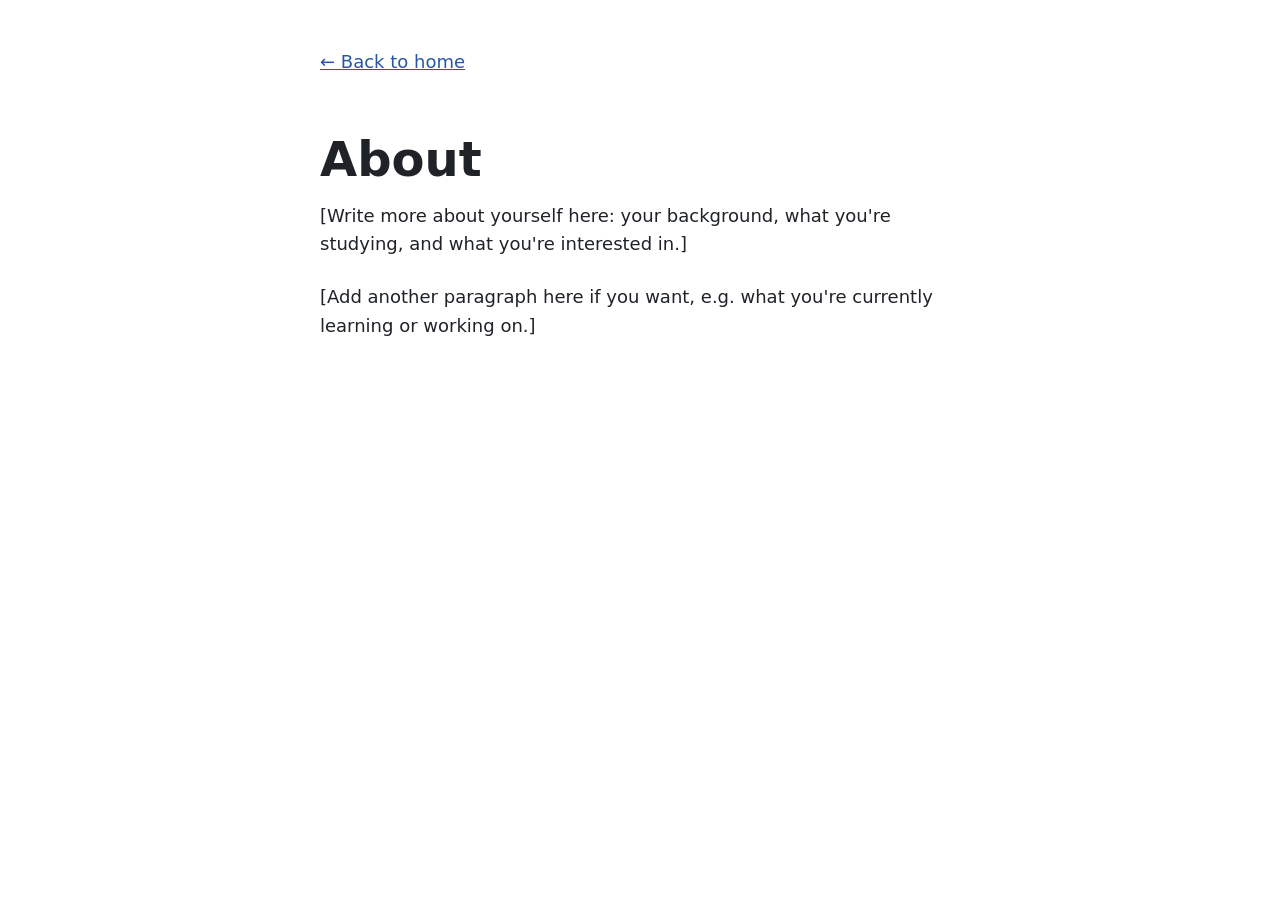
==== about.html @ bc3ba3df "Live GitHub-powered projects, sidebar rework, About/Contact pages - Sidebar now links About, GitHub " ====
<!doctype html>
<html lang="en">
<head>
  <meta charset="utf-8">
  <meta name="viewport" content="width=device-width, initial-scale=1">
  <title>About &middot; Ethan Luu</title>
  <link rel="stylesheet" href="style.css">
</head>
<body>

  <div class="simple-page">
    <p><a class="back-link" href="index.html">&larr; Back to home</a></p>
    <h1>About</h1>
    <p>[Write more about yourself here: your background, what you're studying, and what you're interested in.]</p>
    <p>[Add another paragraph here if you want, e.g. what you're currently learning or working on.]</p>
  </div>

</body>
</html>
---- style.css ----
/* Layout reference: examples/steam_profile.png (structure only, not the dark theme).
   Everything in brackets ([Your Name], [Project Name], ...) in index.html is a
   placeholder - replace it with your own content, the layout will not move. */

:root {
  /* Makes native form controls and scrollbars follow the reader's OS theme, for free. */
  color-scheme: light dark;

  /* Spacing scale, 8px steps. Use these instead of one-off rem values. */
  --space-1: 0.5rem;   /* 8px */
  --space-2: 1rem;     /* 16px */
  --space-3: 1.5rem;   /* 24px */
  --space-4: 2rem;     /* 32px */
  --space-5: 3rem;     /* 48px */
  --space-6: 4rem;     /* 64px */

  /* Color palette. Light, one accent, checked against a 4.5:1 text-contrast target.
     Swap these values to re-skin the whole page from one place. */
  --color-bg: #ffffff;
  --color-text: #1f2328;
  --color-muted: #5b6472;
  --color-border: #d7dce1;
  --color-surface: #f6f8fa;
  --color-surface-alt: #eceff2;
  --color-accent: #2856a3;

  --font-sans: system-ui, -apple-system, "Segoe UI", Roboto, sans-serif;
}

body {
  font-family: var(--font-sans);
  background: var(--color-bg);
  color: var(--color-text);
  line-height: 1.6;
  font-size: 1.125rem;
  margin: 0;
}

h1 {
  font-size: 3rem;
  line-height: 1.1;
  margin: 0 0 var(--space-2);
}

h2 {
  font-size: 1.75rem;
  line-height: 1.2;
  margin: 0 0 var(--space-3);
}

h3 {
  font-size: 1.125rem;
  line-height: 1.3;
  margin: 0 0 var(--space-1);
}

p {
  margin: 0 0 var(--space-3);
}

a {
  color: var(--color-accent);
}

a:focus-visible,
:focus-visible {
  outline: 2px solid var(--color-accent);
  outline-offset: 2px;
}

/* Header: avatar + name/bio on the left, age badge on the right. */

.profile-header {
  display: flex;
  justify-content: space-between;
  align-items: flex-start;
  gap: var(--space-3);
  max-width: 68.75rem; /* 1100px */
  margin-inline: auto;
  padding: var(--space-5) var(--space-3) var(--space-4);
}

.profile-header__identity {
  display: flex;
  align-items: flex-start;
  gap: var(--space-3);
}

.avatar {
  width: 6rem;
  height: 6rem;
  flex-shrink: 0;
  border: 2px solid var(--color-border);
  border-radius: 0.5rem;
  background: var(--color-surface);
  color: var(--color-muted);
  display: grid;
  place-items: center;
  font-size: 0.875rem;
}

.profile-header__text .profile-name {
  margin-bottom: var(--space-1);
}

.profile-bio {
  color: var(--color-muted);
  margin: 0;
}

.level-badge {
  display: flex;
  align-items: center;
  gap: var(--space-1);
  flex-shrink: 0;
}

.level-badge__label {
  color: var(--color-muted);
}

.level-badge__value {
  width: 2.5rem;
  height: 2.5rem;
  border-radius: 50%;
  border: 2px solid var(--color-accent);
  display: grid;
  place-items: center;
  font-weight: 600;
}

/* Body: ~65/35 two-column grid, main projects feed + sidebar link list. */

.page-body {
  display: grid;
  grid-template-columns: minmax(0, 1fr) minmax(0, 0.5385fr);
  gap: var(--space-4);
  max-width: 68.75rem;
  margin-inline: auto;
  padding: 0 var(--space-3) var(--space-6);
}

.project-list {
  display: flex;
  flex-direction: column;
  gap: var(--space-3);
  border: 1px solid var(--color-border);
  border-radius: 0.5rem;
  background: var(--color-surface);
  padding: var(--space-3);
}

.project-list__status {
  color: var(--color-muted);
  margin: 0;
}

.project-card {
  display: grid;
  grid-template-columns: 9rem 1fr;
  gap: var(--space-2);
  align-items: start;
}

.project-card + .project-card {
  border-top: 1px solid var(--color-border);
  padding-top: var(--space-3);
}

.project-card__thumb {
  width: 9rem;
  height: 5rem;
  border-radius: 0.375rem;
  border: 1px solid var(--color-border);
  background: var(--color-surface-alt);
  color: var(--color-muted);
  display: grid;
  place-items: center;
  font-size: 0.75rem;
}

.project-card__row {
  display: flex;
  justify-content: space-between;
  align-items: flex-start;
  gap: var(--space-2);
  margin-bottom: 0.25rem;
}

.project-card__row .project-card__title {
  margin-bottom: 0;
}

.project-card__stats {
  flex-shrink: 0;
  text-align: right;
  color: var(--color-muted);
  font-size: 0.875rem;
}

.project-card__stats p {
  margin: 0;
}

.project-card__desc {
  color: var(--color-muted);
  margin: 0;
}

.view-all {
  margin-top: var(--space-3);
  margin-bottom: 0;
}

.sidebar {
  border: 1px solid var(--color-border);
  border-radius: 0.5rem;
  background: var(--color-surface);
  padding: var(--space-3);
}

.sidebar-nav {
  list-style: none;
  margin: 0;
  padding: 0;
  display: flex;
  flex-direction: column;
  gap: var(--space-1);
}

.sidebar-nav a {
  display: block;
  padding: var(--space-1) 0;
  color: var(--color-text);
  text-decoration: none;
  border-bottom: 1px solid transparent;
}

.sidebar-nav a:hover,
.sidebar-nav a:focus-visible {
  border-bottom-color: var(--color-accent);
}

/* Simple standalone pages (About, Contact): deliberately not the homepage's
   header/grid/sidebar - just a centered content column of their own. */

.simple-page {
  max-width: 40rem;
  margin-inline: auto;
  padding: var(--space-5) var(--space-3);
}

.back-link {
  display: inline-block;
  margin-bottom: var(--space-4);
}

/* Small screens: stack the header, drop to one column, projects before sidebar links. */

@media (max-width: 40rem) {
  .profile-header {
    flex-direction: column;
    align-items: flex-start;
  }

  .profile-header__identity {
    flex-direction: column;
    align-items: flex-start;
  }

  .page-body {
    grid-template-columns: 1fr;
  }

  .sidebar {
    order: 2;
  }

  .project-card {
    grid-template-columns: 1fr;
  }

  .project-card__thumb {
    width: 100%;
    height: 8rem;
  }
}
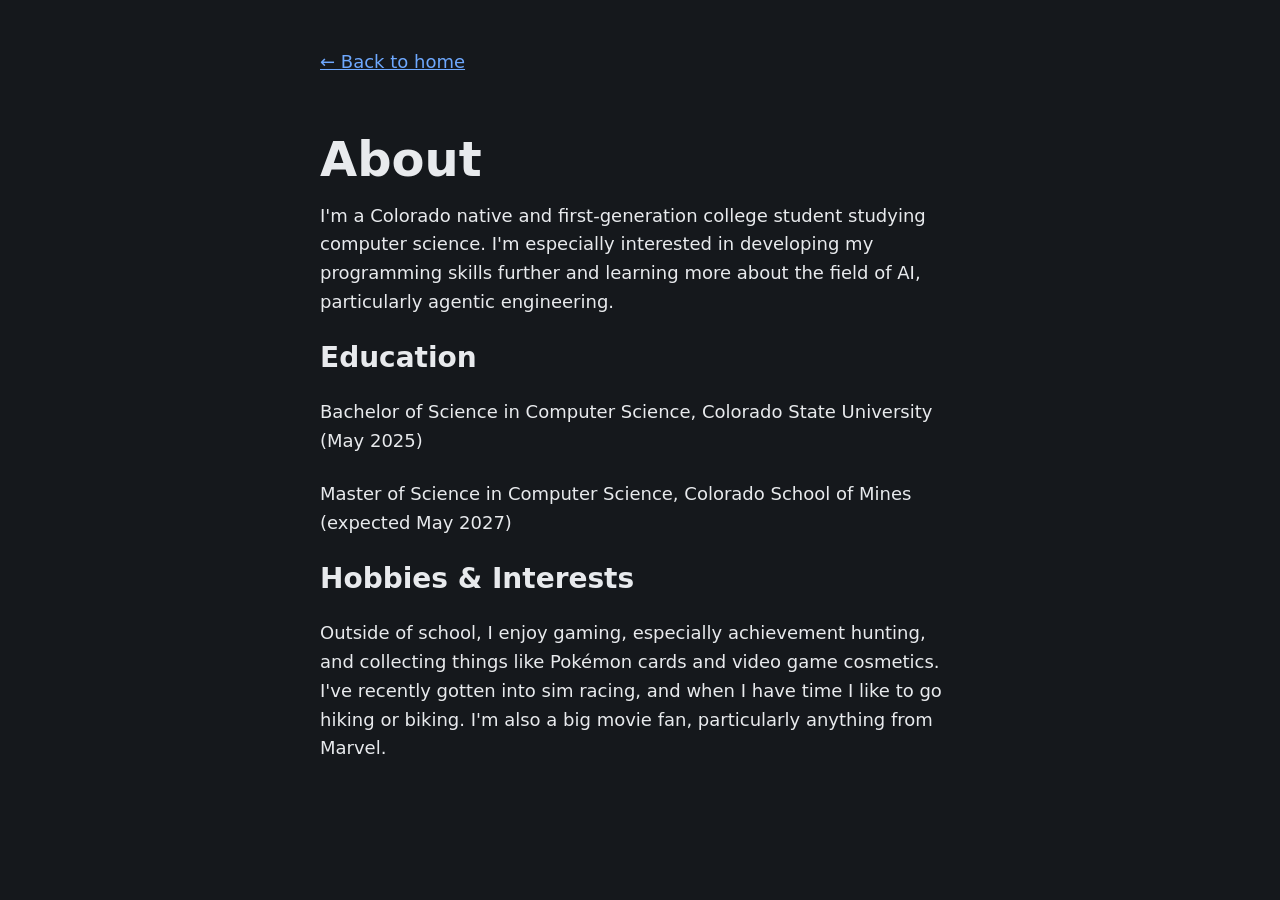
==== commit c0b1a334: "Fill in About page, drop "First Generation" from homepage bio - about.html: real intro paragraph (Co" ====
--- a/about.html
+++ b/about.html
@@ -11,8 +11,14 @@
   <div class="simple-page">
     <p><a class="back-link" href="index.html">&larr; Back to home</a></p>
     <h1>About</h1>
-    <p>[Write more about yourself here: your background, what you're studying, and what you're interested in.]</p>
-    <p>[Add another paragraph here if you want, e.g. what you're currently learning or working on.]</p>
+    <p>I'm a Colorado native and first-generation college student studying computer science. I'm especially interested in developing my programming skills further and learning more about the field of AI, particularly agentic engineering.</p>
+
+    <h2>Education</h2>
+    <p>Bachelor of Science in Computer Science, Colorado State University (May 2025)</p>
+    <p>Master of Science in Computer Science, Colorado School of Mines (expected May 2027)</p>
+
+    <h2>Hobbies &amp; Interests</h2>
+    <p>Outside of school, I enjoy gaming, especially achievement hunting, and collecting things like Pok&eacute;mon cards and video game cosmetics. I've recently gotten into sim racing, and when I have time I like to go hiking or biking. I'm also a big movie fan, particularly anything from Marvel.</p>
   </div>
 
 </body>
--- a/style.css
+++ b/style.css
@@ -1,10 +1,11 @@
-/* Layout reference: examples/steam_profile.png (structure only, not the dark theme).
-   Everything in brackets ([Your Name], [Project Name], ...) in index.html is a
+/* Layout reference: examples/steam_profile.png (structure only).
+   The dark palette below is this site's own choice, not copied from Steam's theme.
+   Everything in brackets ([Project Name], ...) in index.html is a
    placeholder - replace it with your own content, the layout will not move. */
 
 :root {
-  /* Makes native form controls and scrollbars follow the reader's OS theme, for free. */
-  color-scheme: light dark;
+  /* Fixed dark theme, not an OS-preference toggle. */
+  color-scheme: dark;
 
   /* Spacing scale, 8px steps. Use these instead of one-off rem values. */
   --space-1: 0.5rem;   /* 8px */
@@ -14,15 +15,14 @@
   --space-5: 3rem;     /* 48px */
   --space-6: 4rem;     /* 64px */
 
-  /* Color palette. Light, one accent, checked against a 4.5:1 text-contrast target.
+  /* Color palette. Dark, one accent, checked against a 4.5:1 text-contrast target.
      Swap these values to re-skin the whole page from one place. */
-  --color-bg: #ffffff;
-  --color-text: #1f2328;
-  --color-muted: #5b6472;
-  --color-border: #d7dce1;
-  --color-surface: #f6f8fa;
-  --color-surface-alt: #eceff2;
-  --color-accent: #2856a3;
+  --color-bg: #15181c;
+  --color-text: #e8eaed;
+  --color-muted: #9aa3ad;
+  --color-border: #33393f;
+  --color-surface: #1c2126;
+  --color-accent: #6ea8fe;
 
   --font-sans: system-ui, -apple-system, "Segoe UI", Roboto, sans-serif;
 }
@@ -93,10 +93,16 @@
   border: 2px solid var(--color-border);
   border-radius: 0.5rem;
   background: var(--color-surface);
-  color: var(--color-muted);
   display: grid;
   place-items: center;
-  font-size: 0.875rem;
+}
+
+.avatar img {
+  width: 100%;
+  height: 100%;
+  object-fit: cover;
+  border-radius: inherit;
+  display: block;
 }
 
 .profile-header__text .profile-name {
@@ -155,28 +161,9 @@
   margin: 0;
 }
 
-.project-card {
-  display: grid;
-  grid-template-columns: 9rem 1fr;
-  gap: var(--space-2);
-  align-items: start;
-}
-
 .project-card + .project-card {
   border-top: 1px solid var(--color-border);
   padding-top: var(--space-3);
-}
-
-.project-card__thumb {
-  width: 9rem;
-  height: 5rem;
-  border-radius: 0.375rem;
-  border: 1px solid var(--color-border);
-  background: var(--color-surface-alt);
-  color: var(--color-muted);
-  display: grid;
-  place-items: center;
-  font-size: 0.75rem;
 }
 
 .project-card__row {
@@ -275,13 +262,4 @@
   .sidebar {
     order: 2;
   }
-
-  .project-card {
-    grid-template-columns: 1fr;
-  }
-
-  .project-card__thumb {
-    width: 100%;
-    height: 8rem;
-  }
-}
+}
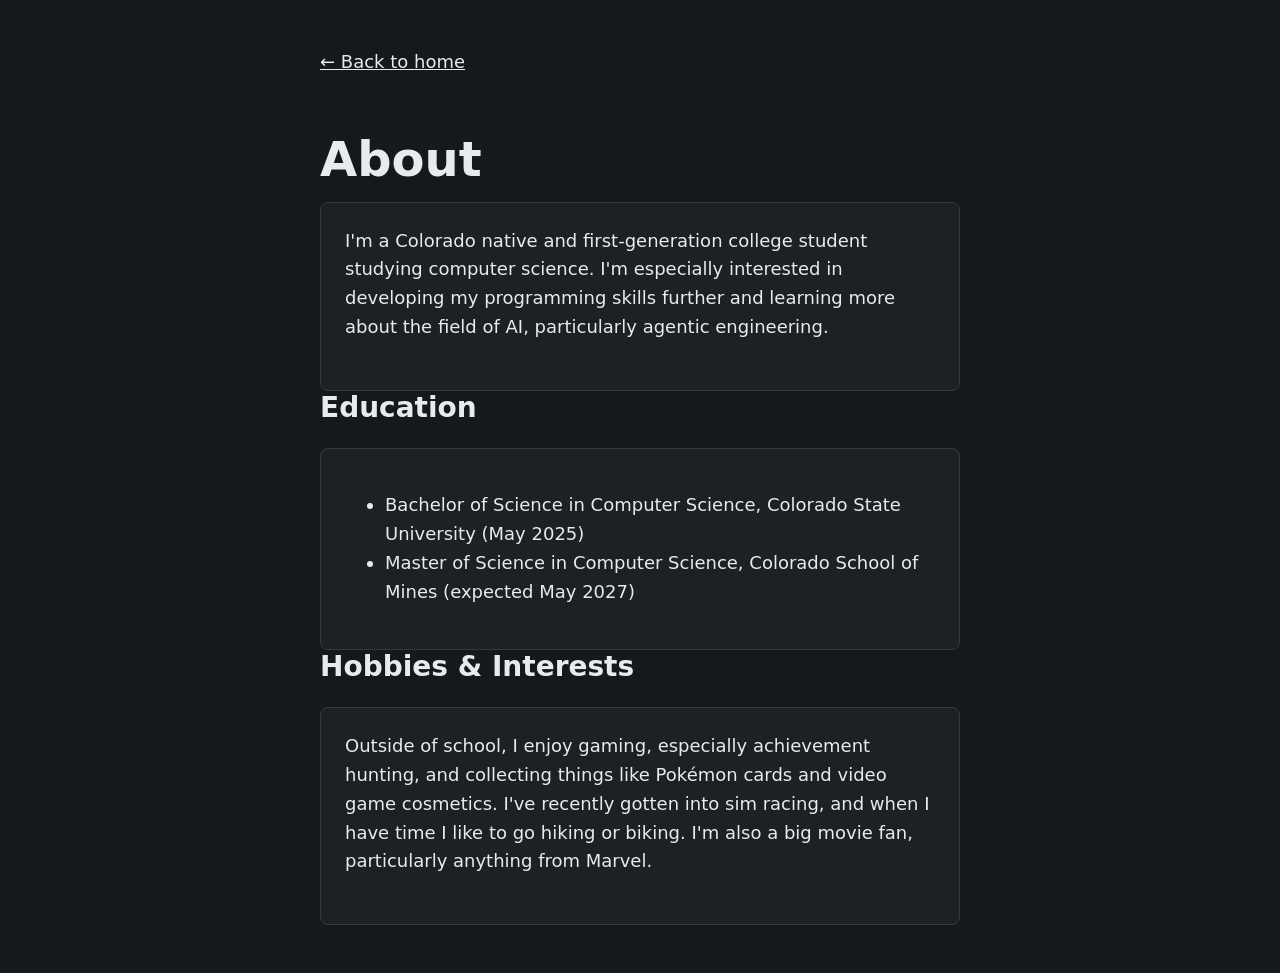
==== commit f2470423: "Box-style About/Skills content, fold Contact into sidebar, white links - Wrap each About/Skills text" ====
--- a/about.html
+++ b/about.html
@@ -11,14 +11,22 @@
   <div class="simple-page">
     <p><a class="back-link" href="index.html">&larr; Back to home</a></p>
     <h1>About</h1>
-    <p>I'm a Colorado native and first-generation college student studying computer science. I'm especially interested in developing my programming skills further and learning more about the field of AI, particularly agentic engineering.</p>
+    <div class="content-box">
+      <p>I'm a Colorado native and first-generation college student studying computer science. I'm especially interested in developing my programming skills further and learning more about the field of AI, particularly agentic engineering.</p>
+    </div>
 
     <h2>Education</h2>
-    <p>Bachelor of Science in Computer Science, Colorado State University (May 2025)</p>
-    <p>Master of Science in Computer Science, Colorado School of Mines (expected May 2027)</p>
+    <div class="content-box">
+      <ul>
+        <li>Bachelor of Science in Computer Science, Colorado State University (May 2025)</li>
+        <li>Master of Science in Computer Science, Colorado School of Mines (expected May 2027)</li>
+      </ul>
+    </div>
 
     <h2>Hobbies &amp; Interests</h2>
-    <p>Outside of school, I enjoy gaming, especially achievement hunting, and collecting things like Pok&eacute;mon cards and video game cosmetics. I've recently gotten into sim racing, and when I have time I like to go hiking or biking. I'm also a big movie fan, particularly anything from Marvel.</p>
+    <div class="content-box">
+      <p>Outside of school, I enjoy gaming, especially achievement hunting, and collecting things like Pok&eacute;mon cards and video game cosmetics. I've recently gotten into sim racing, and when I have time I like to go hiking or biking. I'm also a big movie fan, particularly anything from Marvel.</p>
+    </div>
   </div>
 
 </body>
--- a/style.css
+++ b/style.css
@@ -59,7 +59,7 @@
 }
 
 a {
-  color: var(--color-accent);
+  color: var(--color-text);
 }
 
 a:focus-visible,
@@ -200,10 +200,9 @@
 }
 
 .sidebar {
-  border: 1px solid var(--color-border);
-  border-radius: 0.5rem;
-  background: var(--color-surface);
-  padding: var(--space-3);
+  display: flex;
+  flex-direction: column;
+  gap: var(--space-3);
 }
 
 .sidebar-nav {
@@ -228,7 +227,7 @@
   border-bottom-color: var(--color-accent);
 }
 
-/* Simple standalone pages (About, Contact): deliberately not the homepage's
+/* Simple standalone pages (About, Skills): deliberately not the homepage's
    header/grid/sidebar - just a centered content column of their own. */
 
 .simple-page {
@@ -242,6 +241,38 @@
   margin-bottom: var(--space-4);
 }
 
+.content-box {
+  border: 1px solid var(--color-border);
+  border-radius: 0.5rem;
+  background: var(--color-surface);
+  padding: var(--space-3);
+}
+
+.contact-line {
+  display: flex;
+  align-items: center;
+  gap: var(--space-1);
+}
+
+.contact-line + .contact-line {
+  margin-top: var(--space-2);
+}
+
+.contact-line p {
+  margin: 0;
+}
+
+.contact-icon {
+  display: inline-flex;
+  flex-shrink: 0;
+  color: var(--color-muted);
+}
+
+.contact-icon svg {
+  width: 1.25rem;
+  height: 1.25rem;
+}
+
 /* Small screens: stack the header, drop to one column, projects before sidebar links. */
 
 @media (max-width: 40rem) {
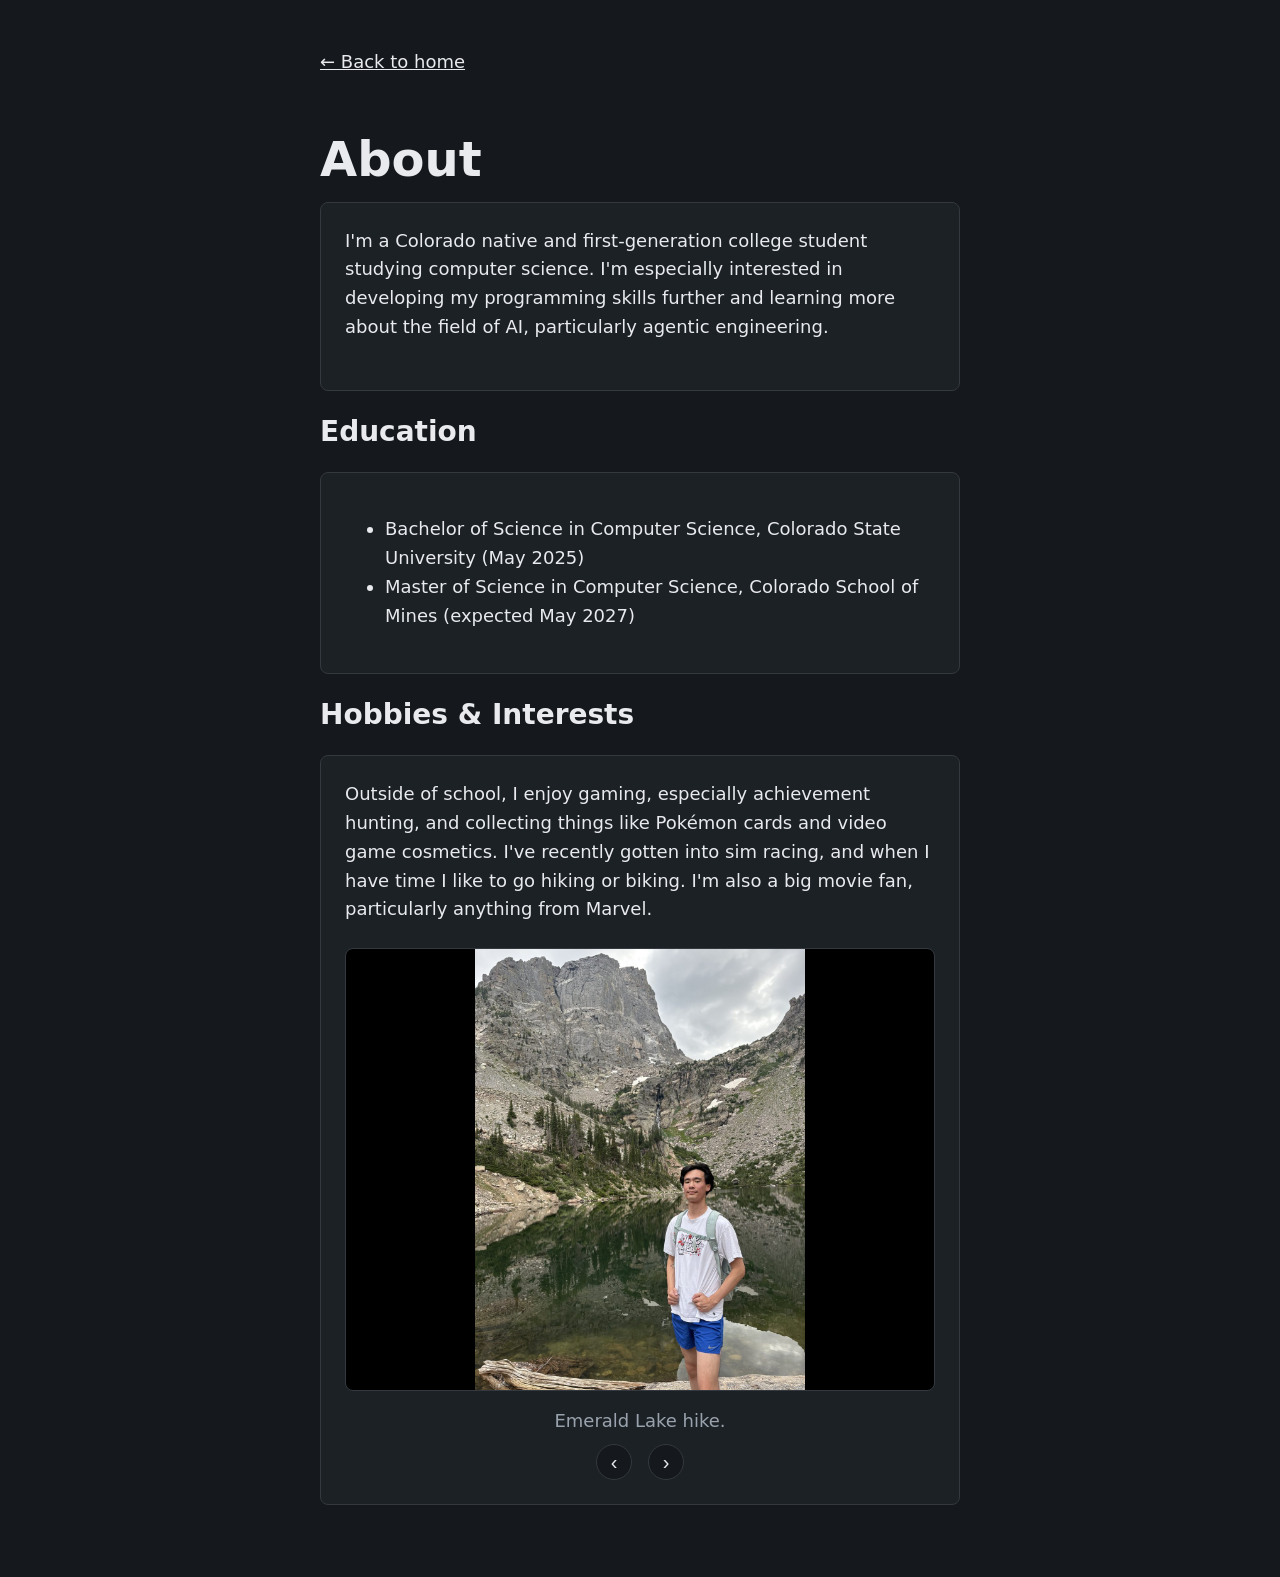
==== commit 695ceda1: "Add looping photo slideshow to About page, space boxes from headers - Add a 4-photo slideshow (hike," ====
--- a/about.html
+++ b/about.html
@@ -26,8 +26,21 @@
     <h2>Hobbies &amp; Interests</h2>
     <div class="content-box">
       <p>Outside of school, I enjoy gaming, especially achievement hunting, and collecting things like Pok&eacute;mon cards and video game cosmetics. I've recently gotten into sim racing, and when I have time I like to go hiking or biking. I'm also a big movie fan, particularly anything from Marvel.</p>
+
+      <div class="slideshow">
+        <div class="slideshow__viewport">
+          <img class="slideshow__image" id="slideshow-image" src="photos/about/web/hike.jpeg" alt="Emerald Lake hike.">
+        </div>
+        <p class="slideshow__caption" id="slideshow-caption">Emerald Lake hike.</p>
+        <div class="slideshow__controls">
+          <button type="button" class="slideshow__arrow" id="slideshow-prev" aria-label="Previous photo">&#8249;</button>
+          <button type="button" class="slideshow__arrow" id="slideshow-next" aria-label="Next photo">&#8250;</button>
+        </div>
+      </div>
     </div>
   </div>
 
+  <script src="slideshow.js" defer></script>
+
 </body>
 </html>
--- a/style.css
+++ b/style.css
@@ -246,6 +246,7 @@
   border-radius: 0.5rem;
   background: var(--color-surface);
   padding: var(--space-3);
+  margin-bottom: var(--space-3);
 }
 
 .contact-line {
@@ -271,6 +272,58 @@
 .contact-icon svg {
   width: 1.25rem;
   height: 1.25rem;
+}
+
+.slideshow {
+  margin-top: var(--space-3);
+}
+
+.slideshow__viewport {
+  aspect-ratio: 4 / 3;
+  overflow: hidden;
+  border: 1px solid var(--color-border);
+  border-radius: 0.5rem;
+  background: #000;
+}
+
+.slideshow__image {
+  width: 100%;
+  height: 100%;
+  object-fit: contain;
+  display: block;
+}
+
+.slideshow__caption {
+  margin: var(--space-2) 0 0;
+  color: var(--color-muted);
+  text-align: center;
+}
+
+.slideshow__controls {
+  display: flex;
+  justify-content: center;
+  gap: var(--space-2);
+  margin-top: var(--space-1);
+}
+
+.slideshow__arrow {
+  width: 2.25rem;
+  height: 2.25rem;
+  display: grid;
+  place-items: center;
+  border: 1px solid var(--color-border);
+  border-radius: 50%;
+  background: var(--color-bg);
+  color: var(--color-text);
+  font-size: 1.25rem;
+  line-height: 1;
+  cursor: pointer;
+}
+
+.slideshow__arrow:hover,
+.slideshow__arrow:focus-visible {
+  border-color: var(--color-accent);
+  color: var(--color-accent);
 }
 
 /* Small screens: stack the header, drop to one column, projects before sidebar links. */
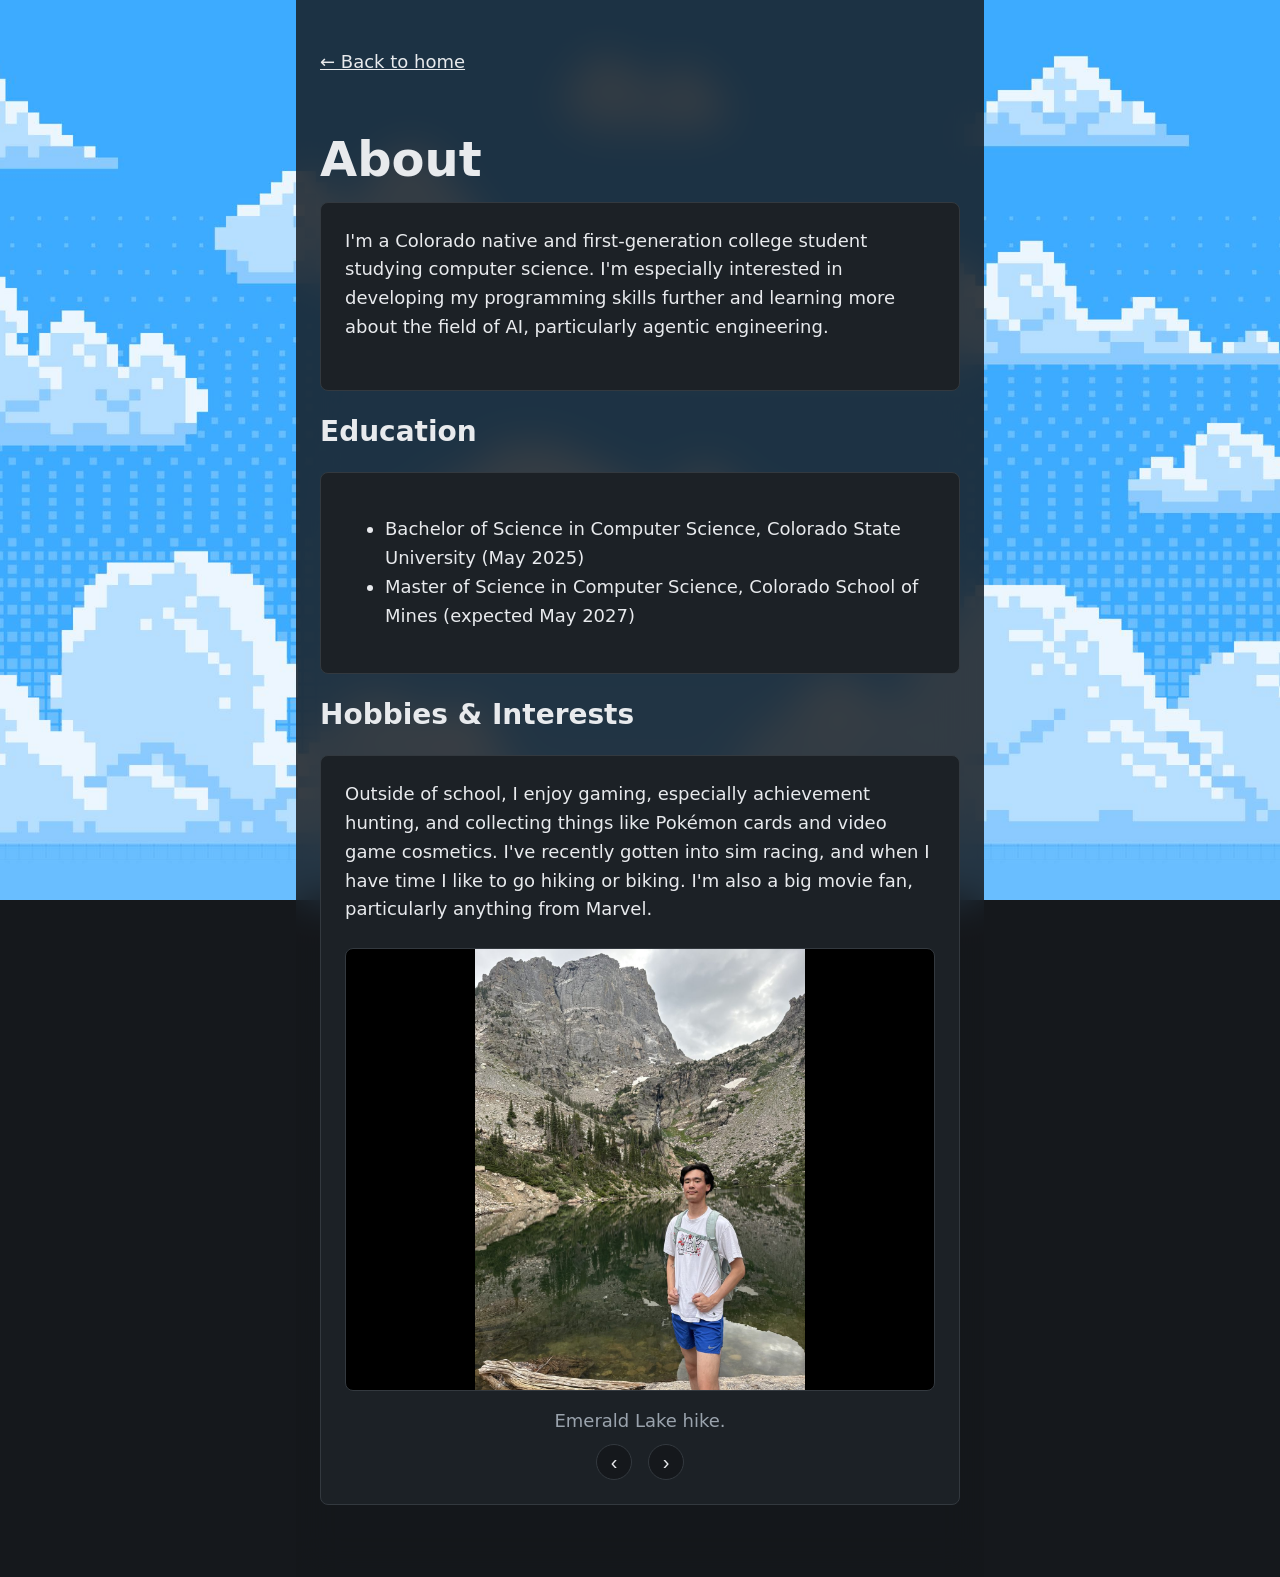
==== commit 8c85800d: "Link live site in README, add verification proof, match tab titles - Link the live GitHub Pages URL " ====
--- a/about.html
+++ b/about.html
@@ -3,7 +3,7 @@
 <head>
   <meta charset="utf-8">
   <meta name="viewport" content="width=device-width, initial-scale=1">
-  <title>About &middot; Ethan Luu</title>
+  <title>Ethan Luu &middot; About</title>
   <link rel="stylesheet" href="style.css">
 </head>
 <body>
--- a/style.css
+++ b/style.css
@@ -29,11 +29,23 @@
 
 body {
   font-family: var(--font-sans);
-  background: var(--color-bg);
+  background: var(--color-bg) url(photos/web/background2.jpg) center / cover fixed no-repeat;
   color: var(--color-text);
   line-height: 1.6;
   font-size: 1.125rem;
   margin: 0;
+}
+
+/* The background image only shows raw at the true page edges. Inside the
+   content column, these containers put a translucent, blurred backdrop
+   over it; the opaque boxes nested inside them (.content-box, .project-list,
+   .sidebar, .avatar) still fully cover it same as before. */
+.profile-header,
+.page-body,
+.simple-page {
+  background: rgba(21, 24, 28, 0.82);
+  backdrop-filter: blur(20px);
+  -webkit-backdrop-filter: blur(20px);
 }
 
 h1 {
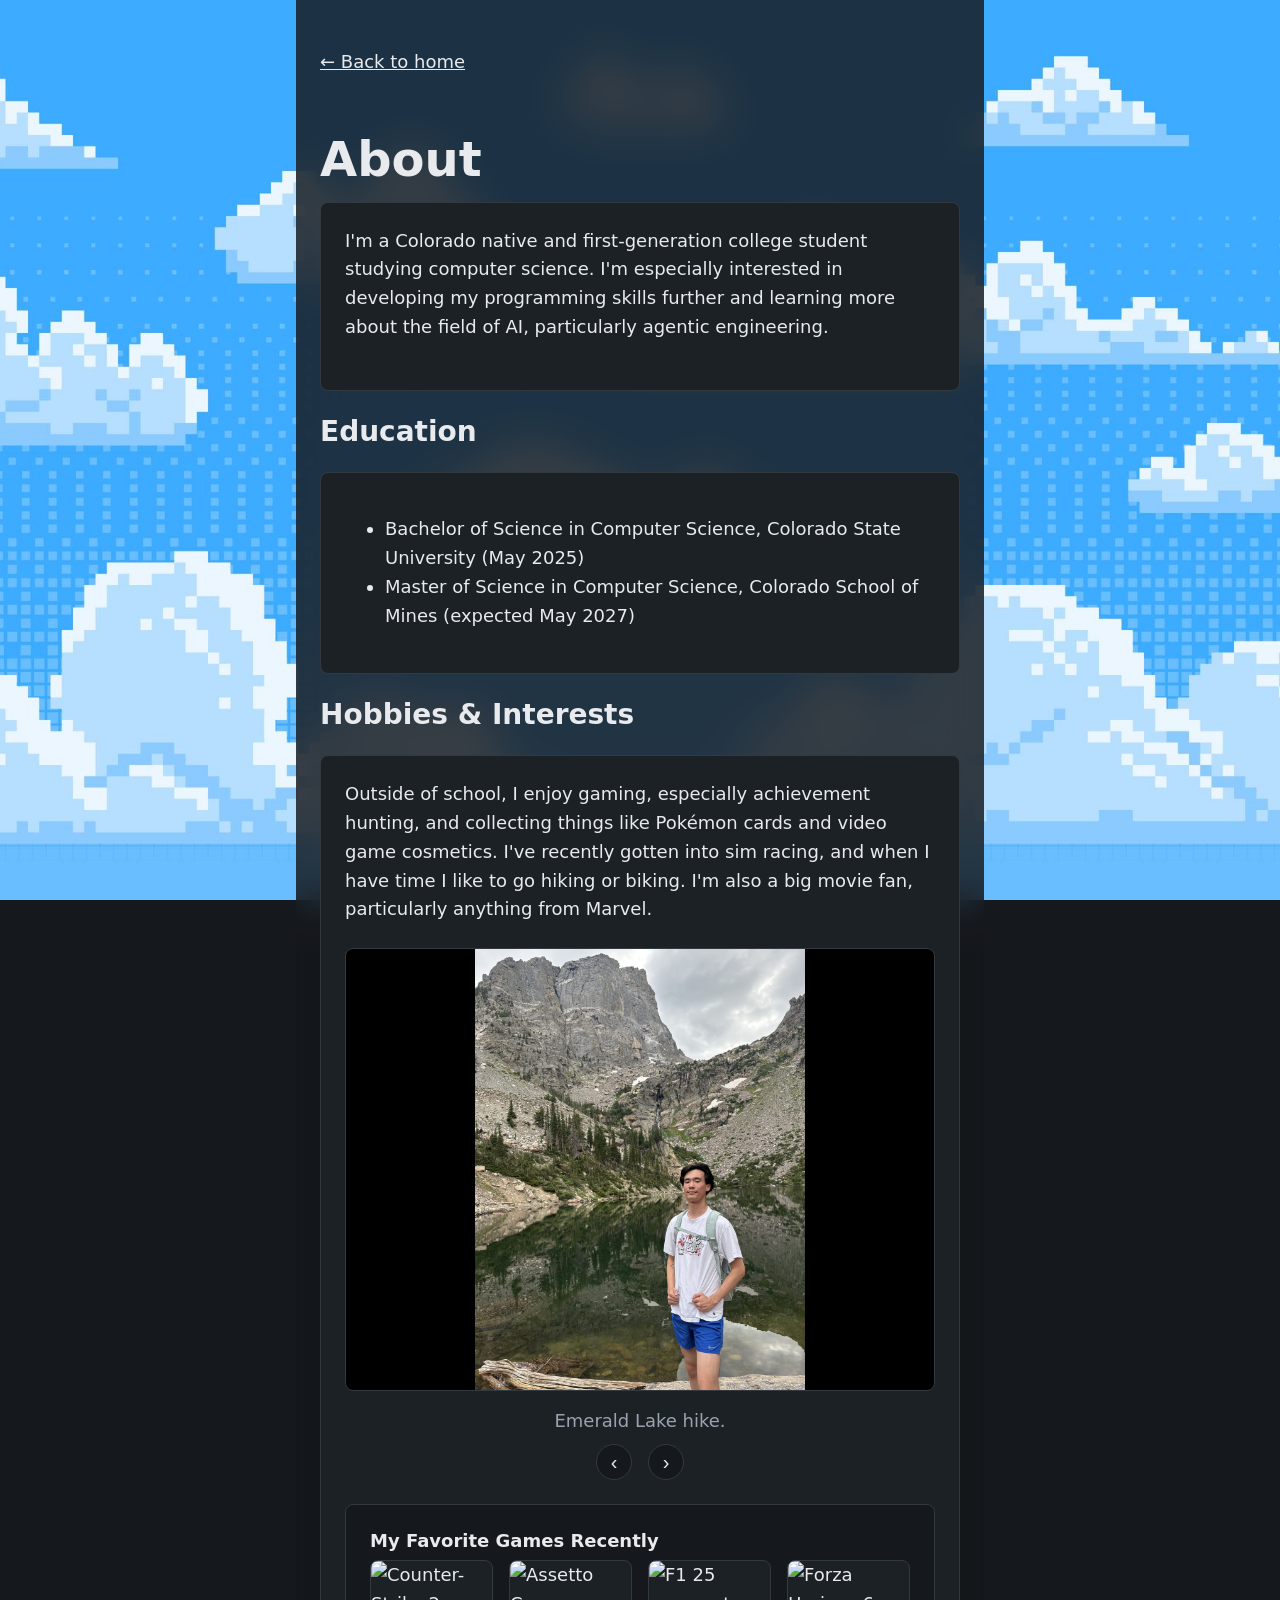
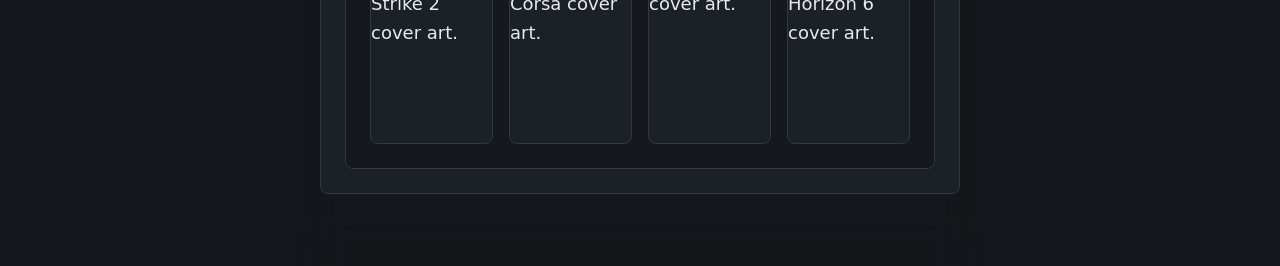
==== commit 1fc7c6d8: "Add a favorite games shelf to the About page A nested box inside Hobbies & Interests showing four St" ====
--- a/about.html
+++ b/about.html
@@ -37,6 +37,28 @@
           <button type="button" class="slideshow__arrow" id="slideshow-next" aria-label="Next photo">&#8250;</button>
         </div>
       </div>
+
+      <div class="game-shelf">
+        <h3>My Favorite Games Recently</h3>
+        <div class="game-shelf__grid">
+          <div class="game-shelf__cover">
+            <img src="https://cdn.cloudflare.steamstatic.com/steam/apps/730/library_600x900.jpg"
+                 alt="Counter-Strike 2 cover art." loading="lazy" width="600" height="900">
+          </div>
+          <div class="game-shelf__cover">
+            <img src="https://cdn.cloudflare.steamstatic.com/steam/apps/244210/library_600x900.jpg"
+                 alt="Assetto Corsa cover art." loading="lazy" width="600" height="900">
+          </div>
+          <div class="game-shelf__cover">
+            <img src="https://shared.cloudflare.steamstatic.com/store_item_assets/steam/apps/3059520/660d69e1717e93fcabc23f85100d123892ace85c/library_capsule.jpg"
+                 alt="F1 25 cover art." loading="lazy" width="600" height="900">
+          </div>
+          <div class="game-shelf__cover">
+            <img src="https://shared.cloudflare.steamstatic.com/store_item_assets/steam/apps/2483190/711e39803402def82a90e1f31578c64744f952f3/library_capsule.jpg"
+                 alt="Forza Horizon 6 cover art." loading="lazy" width="600" height="900">
+          </div>
+        </div>
+      </div>
     </div>
   </div>
 
--- a/style.css
+++ b/style.css
@@ -338,6 +338,40 @@
   color: var(--color-accent);
 }
 
+/* A shelf of Steam library capsules nested inside the Hobbies content box. Filled with
+   --color-bg rather than --color-surface so the inner box reads as distinct from the
+   outer one, the same trick .slideshow__arrow uses. */
+.game-shelf {
+  margin-top: var(--space-3);
+  border: 1px solid var(--color-border);
+  border-radius: 0.5rem;
+  background: var(--color-bg);
+  padding: var(--space-3);
+}
+
+.game-shelf__grid {
+  display: grid;
+  grid-template-columns: repeat(auto-fit, minmax(6.5rem, 1fr));
+  gap: var(--space-2);
+}
+
+/* The art is hotlinked from Steam, so the wrapper owns the 2:3 slot and a filled
+   background: if a request fails the row keeps its shape instead of collapsing. */
+.game-shelf__cover {
+  aspect-ratio: 2 / 3;
+  overflow: hidden;
+  border: 1px solid var(--color-border);
+  border-radius: 0.5rem;
+  background: var(--color-surface);
+}
+
+.game-shelf__cover img {
+  width: 100%;
+  height: 100%;
+  object-fit: cover;
+  display: block;
+}
+
 /* Small screens: stack the header, drop to one column, projects before sidebar links. */
 
 @media (max-width: 40rem) {
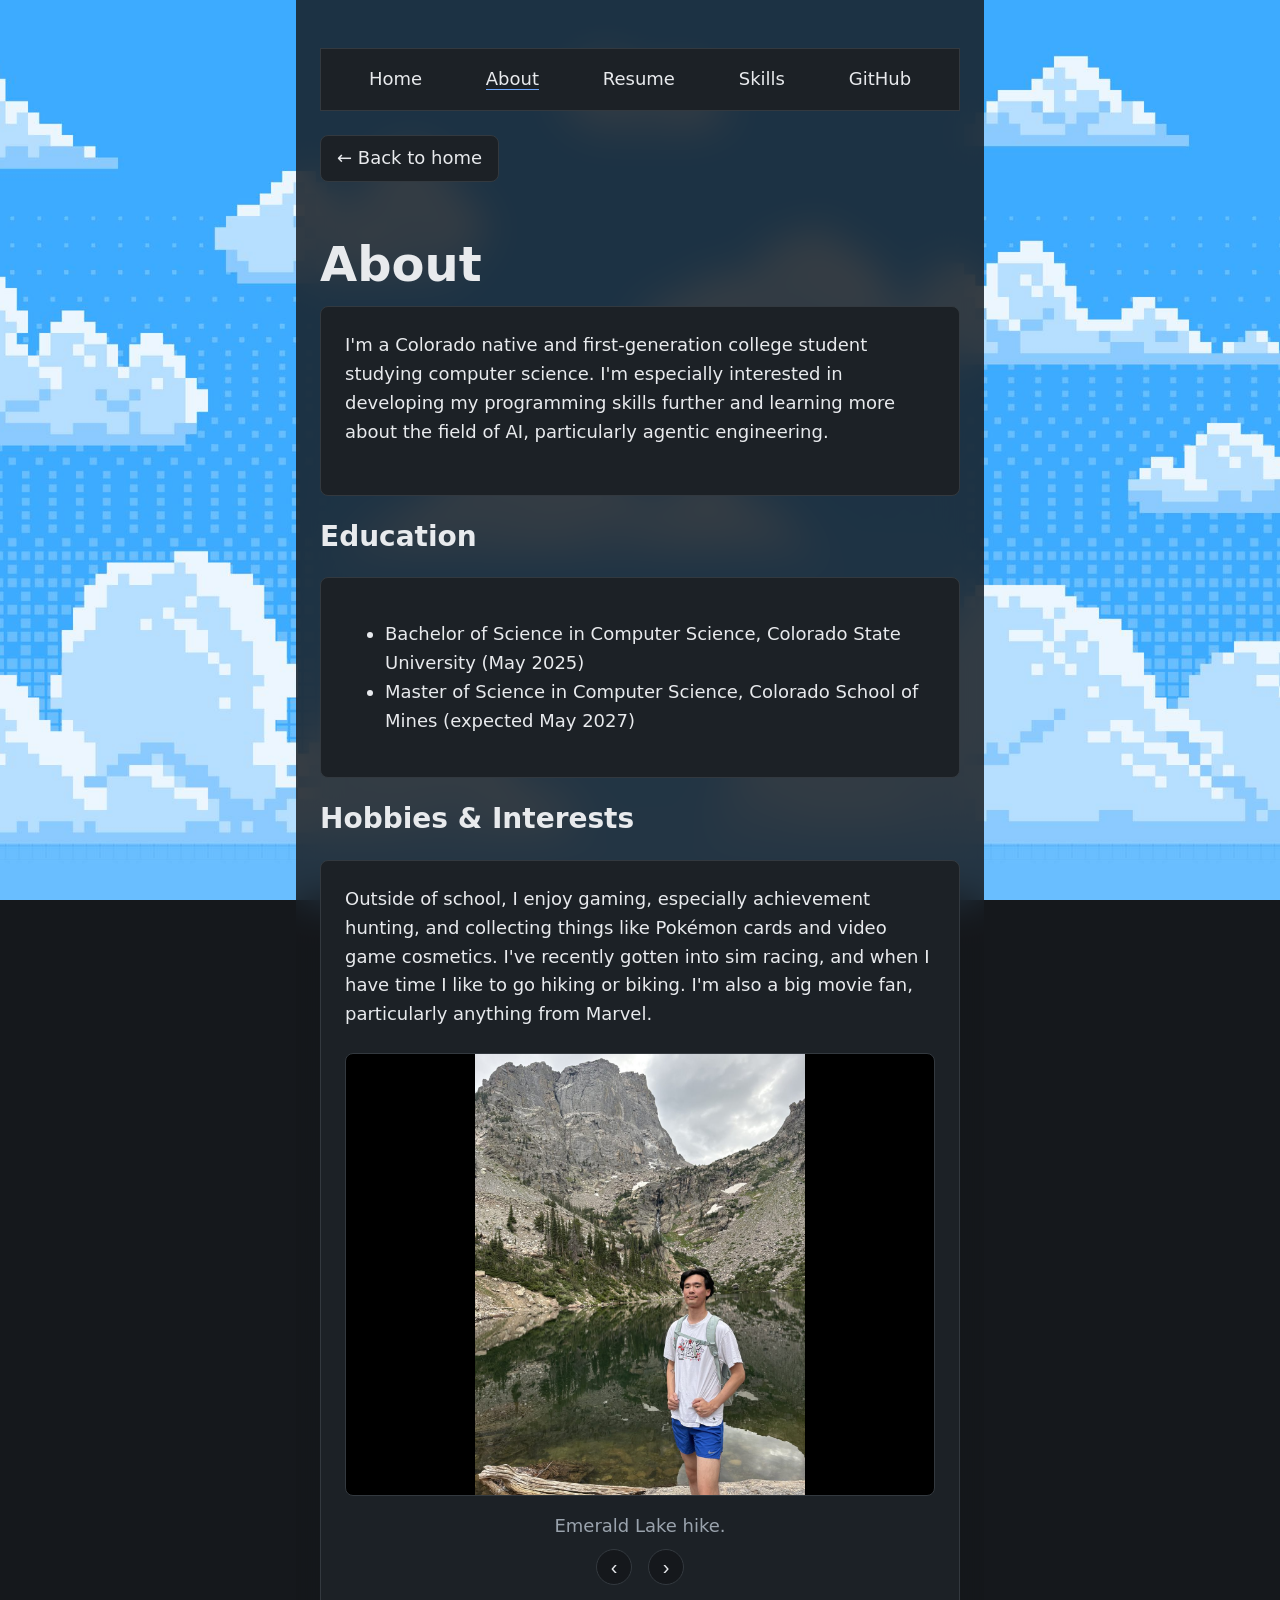
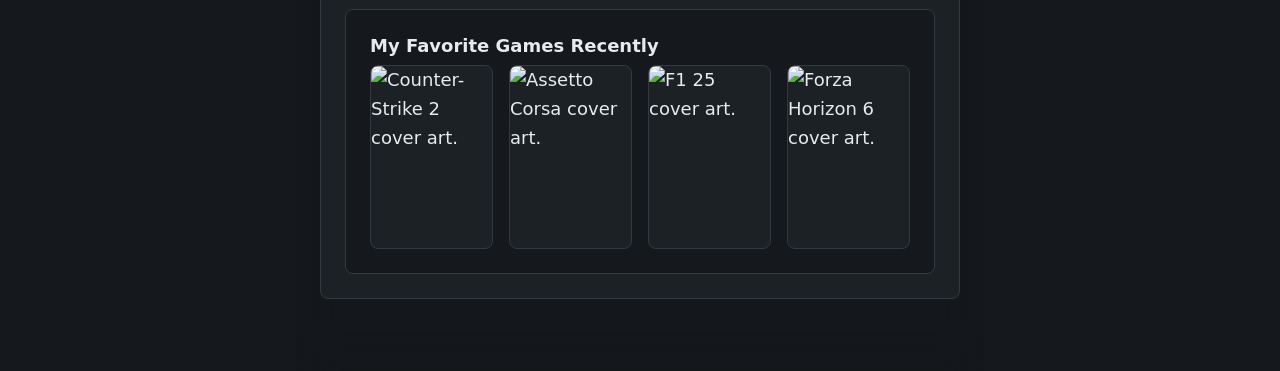
==== commit dbe11cb9: "Add top bar and Resume page, widen simple pages, wrap project dates About, Skills, and the new Resum" ====
--- a/about.html
+++ b/about.html
@@ -9,6 +9,16 @@
 <body>
 
   <div class="simple-page">
+    <nav class="top-bar" aria-label="Site">
+      <ul class="top-bar__links">
+        <li><a href="index.html">Home</a></li>
+        <li><a href="about.html" aria-current="page">About</a></li>
+        <li><a href="resume.html">Resume</a></li>
+        <li><a href="skills.html">Skills</a></li>
+        <li><a href="https://github.com/eluu02">GitHub</a></li>
+      </ul>
+    </nav>
+
     <p><a class="back-link" href="index.html">&larr; Back to home</a></p>
     <h1>About</h1>
     <div class="content-box">
--- a/style.css
+++ b/style.css
@@ -34,6 +34,12 @@
   line-height: 1.6;
   font-size: 1.125rem;
   margin: 0;
+  /* Full-height grid so the second row can absorb the leftover viewport height.
+     Grid, not flex: these children center themselves with max-width plus auto
+     inline margins, which flex would collapse to their content width. */
+  min-height: 100vh;
+  display: grid;
+  grid-template-rows: auto 1fr;
 }
 
 /* The background image only shows raw at the true page edges. Inside the
@@ -82,12 +88,18 @@
 
 /* Header: avatar + name/bio on the left, age badge on the right. */
 
+/* width plus border-box is what keeps this the same width as .page-body below
+   it: as an item of the body grid, the auto inline margins alone would shrink
+   it to its own content. The max-width is 68.75rem of content plus the 3rem of
+   horizontal padding. */
 .profile-header {
   display: flex;
   justify-content: space-between;
   align-items: flex-start;
   gap: var(--space-3);
-  max-width: 68.75rem; /* 1100px */
+  width: 100%;
+  box-sizing: border-box;
+  max-width: 71.75rem; /* 1148px */
   margin-inline: auto;
   padding: var(--space-5) var(--space-3) var(--space-4);
 }
@@ -149,6 +161,9 @@
 
 /* Body: ~65/35 two-column grid, main projects feed + sidebar link list. */
 
+/* Sits in the body grid's 1fr row, so the blurred panel reaches the bottom of
+   the window instead of stopping at its content and letting a strip of raw
+   background show through. */
 .page-body {
   display: grid;
   grid-template-columns: minmax(0, 1fr) minmax(0, 0.5385fr);
@@ -178,21 +193,27 @@
   padding-top: var(--space-3);
 }
 
+/* Title and dates side by side; when a card gets too narrow for both, the
+   dates wrap onto their own line under the title instead of running off. */
 .project-card__row {
   display: flex;
+  flex-wrap: wrap;
   justify-content: space-between;
   align-items: flex-start;
-  gap: var(--space-2);
+  gap: 0 var(--space-2);
   margin-bottom: 0.25rem;
 }
 
+/* A long repo name breaks mid-word rather than overflowing the card. */
 .project-card__row .project-card__title {
   margin-bottom: 0;
-}
-
+  overflow-wrap: anywhere;
+}
+
+/* Left-aligned so the two date lines stay flush when they wrap under the title. */
 .project-card__stats {
   flex-shrink: 0;
-  text-align: right;
+  text-align: left;
   color: var(--color-muted);
   font-size: 0.875rem;
 }
@@ -239,18 +260,87 @@
   border-bottom-color: var(--color-accent);
 }
 
-/* Simple standalone pages (About, Skills): deliberately not the homepage's
+/* Simple standalone pages (About, Resume, Skills): deliberately not the homepage's
    header/grid/sidebar - just a centered content column of their own. */
 
+/* width plus border-box gives every simple page the same column width: as an
+   item of the body grid, the auto inline margins alone would shrink it to its
+   content, so short-lined pages (Skills, Resume) came out narrower than About.
+   The max-width is 40rem of content plus the 3rem of horizontal padding. */
 .simple-page {
-  max-width: 40rem;
+  width: 100%;
+  box-sizing: border-box;
+  max-width: 43rem;
   margin-inline: auto;
   padding: var(--space-5) var(--space-3);
 }
 
+/* Page-to-page links at the top of the content column. Same fill and border
+   as .content-box, but square corners so it reads as a bar, not a box. */
+.top-bar {
+  background: var(--color-surface);
+  border: 1px solid var(--color-border);
+  border-radius: 0;
+  padding: var(--space-2) var(--space-3);
+  margin-bottom: var(--space-3);
+}
+
+.top-bar__links {
+  list-style: none;
+  margin: 0;
+  padding: 0;
+  display: flex;
+  justify-content: space-around;
+  flex-wrap: wrap;
+  gap: var(--space-2);
+}
+
+/* Text stays white; hover, focus, and the current page get an accent
+   underline, the same idiom as .sidebar-nav a. */
+.top-bar__links a {
+  color: var(--color-text);
+  text-decoration: none;
+  border-bottom: 1px solid transparent;
+}
+
+.top-bar__links a:hover,
+.top-bar__links a:focus-visible,
+.top-bar__links a[aria-current="page"] {
+  border-bottom-color: var(--color-accent);
+}
+
+/* The resume PDF, shown in the browser's own viewer. Tall enough to read a
+   page without scrolling the outer page; the link below it is the fallback
+   for browsers (mostly phones) that only render the first page or nothing. */
+.resume-embed {
+  display: block;
+  width: 100%;
+  height: 80vh;
+  border: 1px solid var(--color-border);
+  border-radius: 0.5rem;
+  background: var(--color-bg);
+}
+
+.resume-link {
+  margin: var(--space-2) 0 0;
+}
+
+/* Rounded-rectangle button, hover treatment matches .slideshow__arrow. */
 .back-link {
   display: inline-block;
   margin-bottom: var(--space-4);
+  padding: var(--space-1) var(--space-2);
+  border: 1px solid var(--color-border);
+  border-radius: 0.5rem;
+  background: var(--color-surface);
+  color: var(--color-text);
+  text-decoration: none;
+}
+
+.back-link:hover,
+.back-link:focus-visible {
+  border-color: var(--color-accent);
+  color: var(--color-accent);
 }
 
 .content-box {
